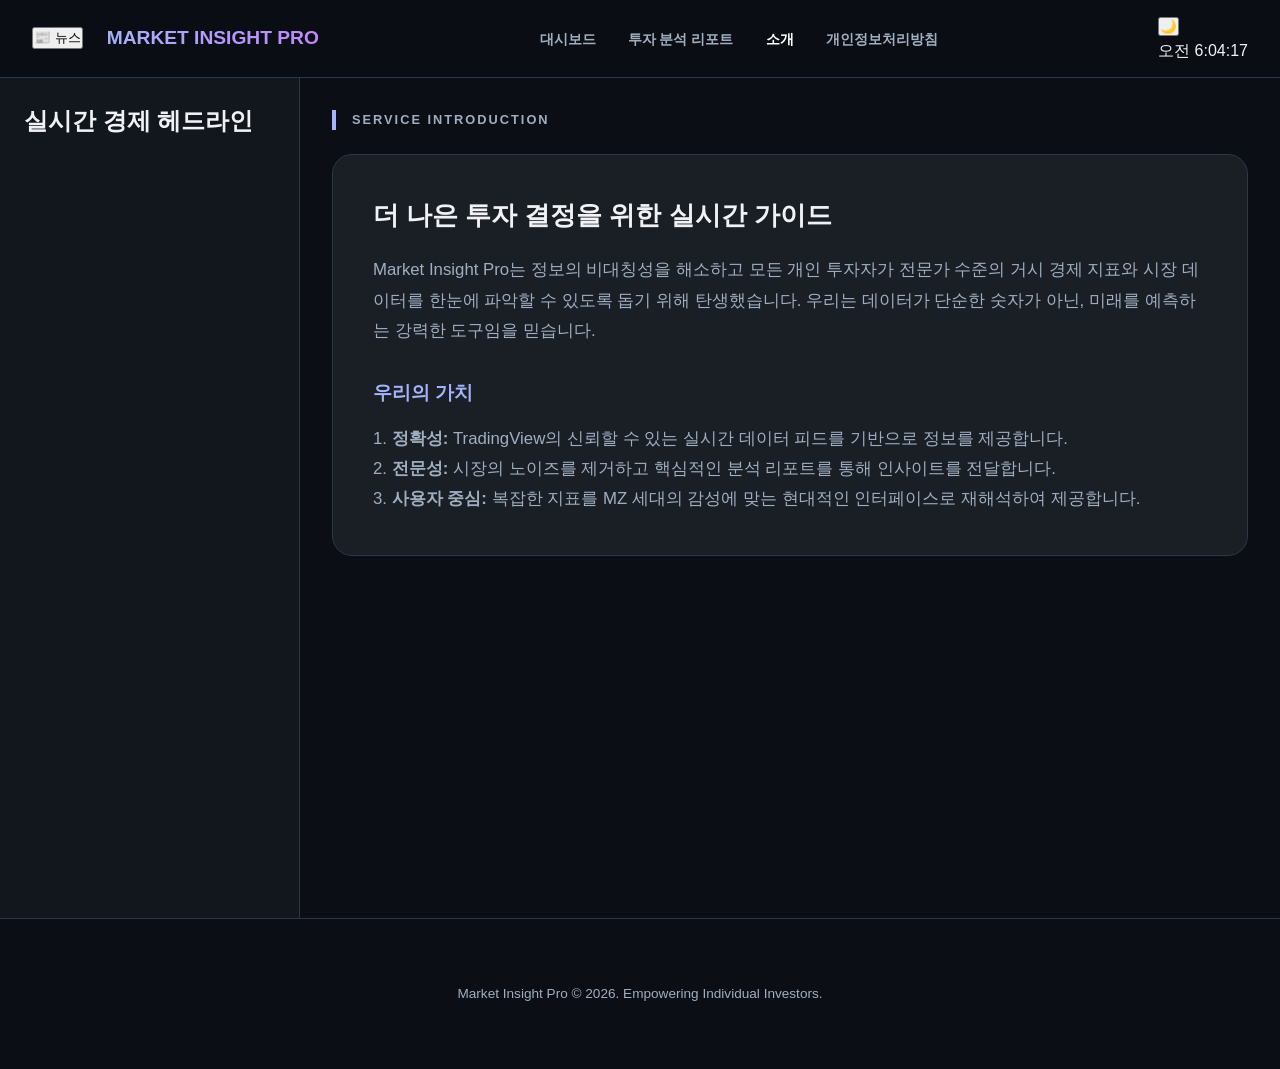
==== about.html @ 2c91e4aa "feat: complete transformation to multi-page architecture and upgrade blog with 15+ ultra-long-form m" ====
<!DOCTYPE html>
<html lang="ko">
<head>
    <meta charset="UTF-8">
    <meta name="viewport" content="width=device-width, initial-scale=1.0">
    <title>서비스 소개 - MARKET INSIGHT PRO</title>
    <link rel="stylesheet" href="style.css">
</head>
<body class="pastel-dark sidebar-open">
    <header class="header">
        <div class="header-top">
            <div class="header-left">
                <button id="news-toggle-btn" class="icon-btn">📰 뉴스</button>
                <div class="logo-area"><h1 class="title">MARKET INSIGHT PRO</h1></div>
            </div>
            <nav class="main-nav">
                <ul>
                    <li><a href="index.html" class="nav-link">대시보드</a></li>
                    <li><a href="blog.html" class="nav-link">투자 분석 리포트</a></li>
                    <li><a href="about.html" class="nav-link active">소개</a></li>
                    <li><a href="privacy.html" class="nav-link">개인정보처리방침</a></li>
                </ul>
            </nav>
            <div class="header-controls">
                <button id="theme-btn">🌙</button>
                <div class="market-status"><span id="market-time">LOADING...</span></div>
            </div>
        </div>
    </header>

    <div class="main-layout">
        <aside id="sidebar" class="sidebar news-sidebar">
            <div class="sidebar-header"><h2 class="sidebar-label">실시간 경제 헤드라인</h2></div>
            <div id="tradingview-news" class="news-container"></div>
        </aside>

        <main class="content-area content-rich">
            <h2 class="section-label">SERVICE INTRODUCTION</h2>
            <article class="article-card">
                <h2>더 나은 투자 결정을 위한 실시간 가이드</h2>
                <p>Market Insight Pro는 정보의 비대칭성을 해소하고 모든 개인 투자자가 전문가 수준의 거시 경제 지표와 시장 데이터를 한눈에 파악할 수 있도록 돕기 위해 탄생했습니다. 우리는 데이터가 단순한 숫자가 아닌, 미래를 예측하는 강력한 도구임을 믿습니다.</p>
                <h3>우리의 가치</h3>
                <p>1. <b>정확성:</b> TradingView의 신뢰할 수 있는 실시간 데이터 피드를 기반으로 정보를 제공합니다.<br>
                2. <b>전문성:</b> 시장의 노이즈를 제거하고 핵심적인 분석 리포트를 통해 인사이트를 전달합니다.<br>
                3. <b>사용자 중심:</b> 복잡한 지표를 MZ 세대의 감성에 맞는 현대적인 인터페이스로 재해석하여 제공합니다.</p>
            </article>
        </main>
    </div>

    <footer class="footer">
        <p>Market Insight Pro © 2026. Empowering Individual Investors.</p>
    </footer>

    <script src="main.js"></script>
</body>
</html>
---- style.css ----
:root {
    --bg-color: #0b0e14;
    --card-bg: #1a1f26;
    --text-primary: #f0f2f5;
    --text-secondary: #a0aec0;
    --border-color: #2d3748;
    --accent-color: #a5b4fc;
    --nav-active: #ffffff;
}

body.pure-dark {
    --bg-color: #000000;
    --card-bg: #0a0a0a;
    --border-color: #1a1a1a;
}

* { margin: 0; padding: 0; box-sizing: border-box; font-family: 'Pretendard', sans-serif; }

body {
    background-color: var(--bg-color);
    color: var(--text-primary);
    overflow-x: hidden;
    line-height: 1.6;
}

/* Header & Nav */
.header {
    background: rgba(11, 14, 20, 0.95);
    backdrop-filter: blur(15px);
    border-bottom: 1px solid var(--border-color);
    position: sticky;
    top: 0;
    z-index: 1000;
    padding: 0.8rem 2rem;
}

.header-top {
    display: flex;
    justify-content: space-between;
    align-items: center;
    max-width: 1800px;
    margin: 0 auto;
}

.header-left { display: flex; align-items: center; gap: 1.5rem; }

.main-nav ul {
    display: flex;
    list-style: none;
    gap: 2rem;
}

.nav-link {
    text-decoration: none;
    color: var(--text-secondary);
    font-size: 0.9rem;
    font-weight: 600;
    transition: color 0.3s;
}

.nav-link:hover, .nav-link.active {
    color: var(--nav-active);
}

.title { font-size: 1.2rem; font-weight: 900; background: linear-gradient(135deg, #a5b4fc, #c084fc); -webkit-background-clip: text; -webkit-text-fill-color: transparent; }

/* Main Layout */
.main-layout { display: flex; }

.sidebar {
    width: 300px;
    background: rgba(26, 31, 38, 0.5);
    border-right: 1px solid var(--border-color);
    height: calc(100vh - 60px);
    position: sticky;
    top: 60px;
    padding: 1.5rem;
    overflow-y: auto;
    transition: all 0.4s ease;
}

body.sidebar-closed .sidebar { width: 0; padding: 0; visibility: hidden; opacity: 0; }

.content-area { flex: 1; padding: 2rem; }

/* Page Sections */
.page-section { min-height: 80vh; }
.hidden { display: none; }

/* Content Rich Styles (AdSense Optimization) */
.content-rich {
    max-width: 1000px;
    margin: 0 auto;
}

.blog-feed {
    display: flex;
    flex-direction: column;
    gap: 2rem;
    margin-top: 2rem;
}

.article-card {
    background: var(--card-bg);
    border: 1px solid var(--border-color);
    border-radius: 20px;
    padding: 2.5rem;
    transition: transform 0.3s;
}

.article-card:hover {
    transform: translateY(-5px);
}

.post-date {
    font-size: 0.8rem;
    color: var(--accent-color);
    font-weight: 700;
    display: block;
    margin-bottom: 0.5rem;
}

.article-card h2 {
    margin-bottom: 1.2rem;
    font-size: 1.6rem;
    color: var(--text-primary);
}

.article-card h3 {
    margin: 2rem 0 1rem;
    color: var(--accent-color);
}

.article-card p {
    color: var(--text-secondary);
    font-size: 1.05rem;
    line-height: 1.8;
}

/* Dashboard Elements */
.section-label {
    font-size: 0.8rem;
    letter-spacing: 2px;
    color: var(--text-secondary);
    margin-bottom: 1.5rem;
    border-left: 4px solid var(--accent-color);
    padding-left: 1rem;
    text-transform: uppercase;
}

.dashboard-grid { display: grid; gap: 1.5rem; margin-bottom: 3rem; }
.main-grid { grid-template-columns: repeat(auto-fit, minmax(500px, 1fr)); }
.sub-grid { grid-template-columns: repeat(auto-fit, minmax(350px, 1fr)); }

.chart-card {
    background: var(--card-bg);
    border: 1px solid var(--border-color);
    border-radius: 24px;
    padding: 1.2rem;
    overflow: hidden;
}

.chart-container { height: 450px; border-radius: 12px; overflow: hidden; margin-top: 1rem; }

/* Footer */
.footer {
    padding: 4rem 2rem;
    border-top: 1px solid var(--border-color);
    text-align: center;
    color: var(--text-secondary);
    font-size: 0.85rem;
}

@media (max-width: 1024px) {
    .header-top { flex-direction: column; gap: 1rem; }
    .sidebar { display: none; }
}
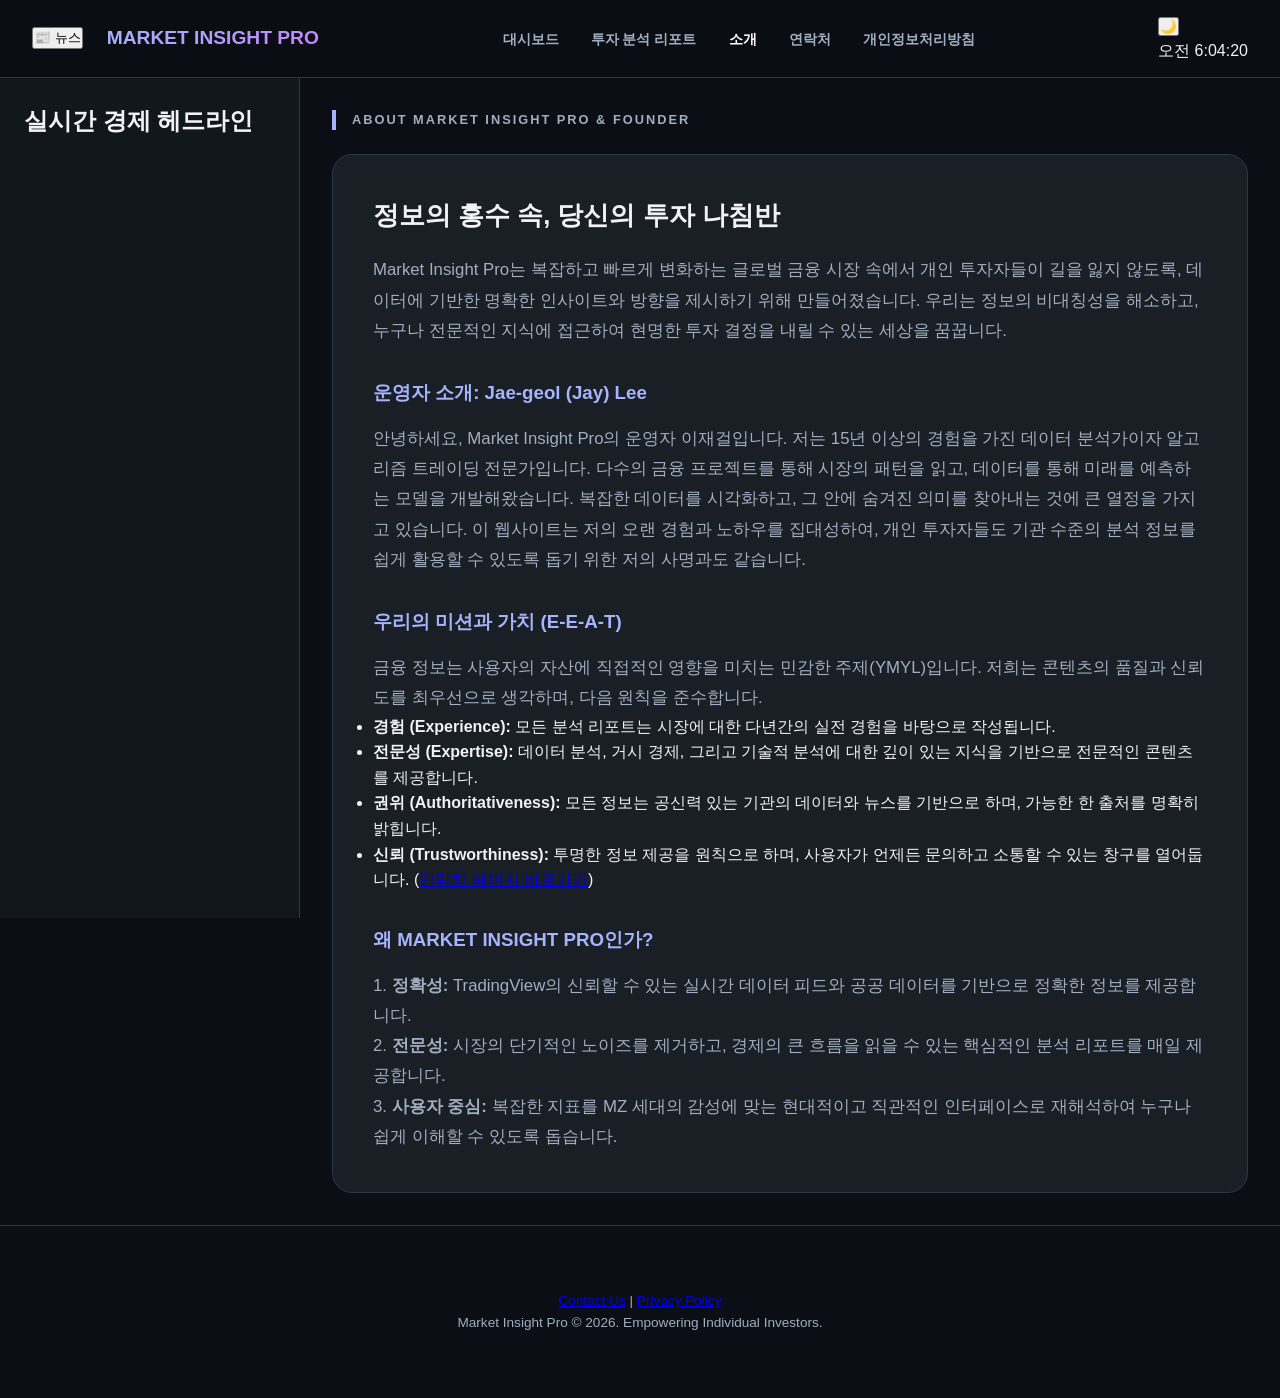
==== commit 0f2bc6bd: "docs: SEO 및 E-A-T 개선을 통한 애드센스 최적화" ====
--- a/about.html
+++ b/about.html
@@ -3,7 +3,7 @@
 <head>
     <meta charset="UTF-8">
     <meta name="viewport" content="width=device-width, initial-scale=1.0">
-    <title>서비스 소개 - MARKET INSIGHT PRO</title>
+    <title>운영자 및 서비스 소개 - MARKET INSIGHT PRO</title>
     <link rel="stylesheet" href="style.css">
 </head>
 <body class="pastel-dark sidebar-open">
@@ -18,6 +18,7 @@
                     <li><a href="index.html" class="nav-link">대시보드</a></li>
                     <li><a href="blog.html" class="nav-link">투자 분석 리포트</a></li>
                     <li><a href="about.html" class="nav-link active">소개</a></li>
+                    <li><a href="contact.html" class="nav-link">연락처</a></li>
                     <li><a href="privacy.html" class="nav-link">개인정보처리방침</a></li>
                 </ul>
             </nav>
@@ -35,19 +36,33 @@
         </aside>
 
         <main class="content-area content-rich">
-            <h2 class="section-label">SERVICE INTRODUCTION</h2>
+            <h2 class="section-label">ABOUT MARKET INSIGHT PRO & FOUNDER</h2>
             <article class="article-card">
-                <h2>더 나은 투자 결정을 위한 실시간 가이드</h2>
-                <p>Market Insight Pro는 정보의 비대칭성을 해소하고 모든 개인 투자자가 전문가 수준의 거시 경제 지표와 시장 데이터를 한눈에 파악할 수 있도록 돕기 위해 탄생했습니다. 우리는 데이터가 단순한 숫자가 아닌, 미래를 예측하는 강력한 도구임을 믿습니다.</p>
-                <h3>우리의 가치</h3>
-                <p>1. <b>정확성:</b> TradingView의 신뢰할 수 있는 실시간 데이터 피드를 기반으로 정보를 제공합니다.<br>
-                2. <b>전문성:</b> 시장의 노이즈를 제거하고 핵심적인 분석 리포트를 통해 인사이트를 전달합니다.<br>
-                3. <b>사용자 중심:</b> 복잡한 지표를 MZ 세대의 감성에 맞는 현대적인 인터페이스로 재해석하여 제공합니다.</p>
+                <h2>정보의 홍수 속, 당신의 투자 나침반</h2>
+                <p>Market Insight Pro는 복잡하고 빠르게 변화하는 글로벌 금융 시장 속에서 개인 투자자들이 길을 잃지 않도록, 데이터에 기반한 명확한 인사이트와 방향을 제시하기 위해 만들어졌습니다. 우리는 정보의 비대칭성을 해소하고, 누구나 전문적인 지식에 접근하여 현명한 투자 결정을 내릴 수 있는 세상을 꿈꿉니다.</p>
+                
+                <h3>운영자 소개: Jae-geol (Jay) Lee</h3>
+                <p>안녕하세요, Market Insight Pro의 운영자 이재걸입니다. 저는 15년 이상의 경험을 가진 데이터 분석가이자 알고리즘 트레이딩 전문가입니다. 다수의 금융 프로젝트를 통해 시장의 패턴을 읽고, 데이터를 통해 미래를 예측하는 모델을 개발해왔습니다. 복잡한 데이터를 시각화하고, 그 안에 숨겨진 의미를 찾아내는 것에 큰 열정을 가지고 있습니다. 이 웹사이트는 저의 오랜 경험과 노하우를 집대성하여, 개인 투자자들도 기관 수준의 분석 정보를 쉽게 활용할 수 있도록 돕기 위한 저의 사명과도 같습니다.</p>
+
+                <h3>우리의 미션과 가치 (E-E-A-T)</h3>
+                <p>금융 정보는 사용자의 자산에 직접적인 영향을 미치는 민감한 주제(YMYL)입니다. 저희는 콘텐츠의 품질과 신뢰도를 최우선으로 생각하며, 다음 원칙을 준수합니다.</p>
+                <ul>
+                    <li><b>경험 (Experience):</b> 모든 분석 리포트는 시장에 대한 다년간의 실전 경험을 바탕으로 작성됩니다.</li>
+                    <li><b>전문성 (Expertise):</b> 데이터 분석, 거시 경제, 그리고 기술적 분석에 대한 깊이 있는 지식을 기반으로 전문적인 콘텐츠를 제공합니다.</li>
+                    <li><b>권위 (Authoritativeness):</b> 모든 정보는 공신력 있는 기관의 데이터와 뉴스를 기반으로 하며, 가능한 한 출처를 명확히 밝힙니다.</li>
+                    <li><b>신뢰 (Trustworthiness):</b> 투명한 정보 제공을 원칙으로 하며, 사용자가 언제든 문의하고 소통할 수 있는 창구를 열어둡니다. (<a href="contact.html">연락처 페이지 바로가기</a>)</li>
+                </ul>
+
+                 <h3>왜 MARKET INSIGHT PRO인가?</h3>
+                <p>1. <b>정확성:</b> TradingView의 신뢰할 수 있는 실시간 데이터 피드와 공공 데이터를 기반으로 정확한 정보를 제공합니다.<br>
+                2. <b>전문성:</b> 시장의 단기적인 노이즈를 제거하고, 경제의 큰 흐름을 읽을 수 있는 핵심적인 분석 리포트를 매일 제공합니다.<br>
+                3. <b>사용자 중심:</b> 복잡한 지표를 MZ 세대의 감성에 맞는 현대적이고 직관적인 인터페이스로 재해석하여 누구나 쉽게 이해할 수 있도록 돕습니다.</p>
             </article>
         </main>
     </div>
 
     <footer class="footer">
+         <p><a href="contact.html">Contact Us</a> | <a href="privacy.html">Privacy Policy</a></p>
         <p>Market Insight Pro © 2026. Empowering Individual Investors.</p>
     </footer>
 
